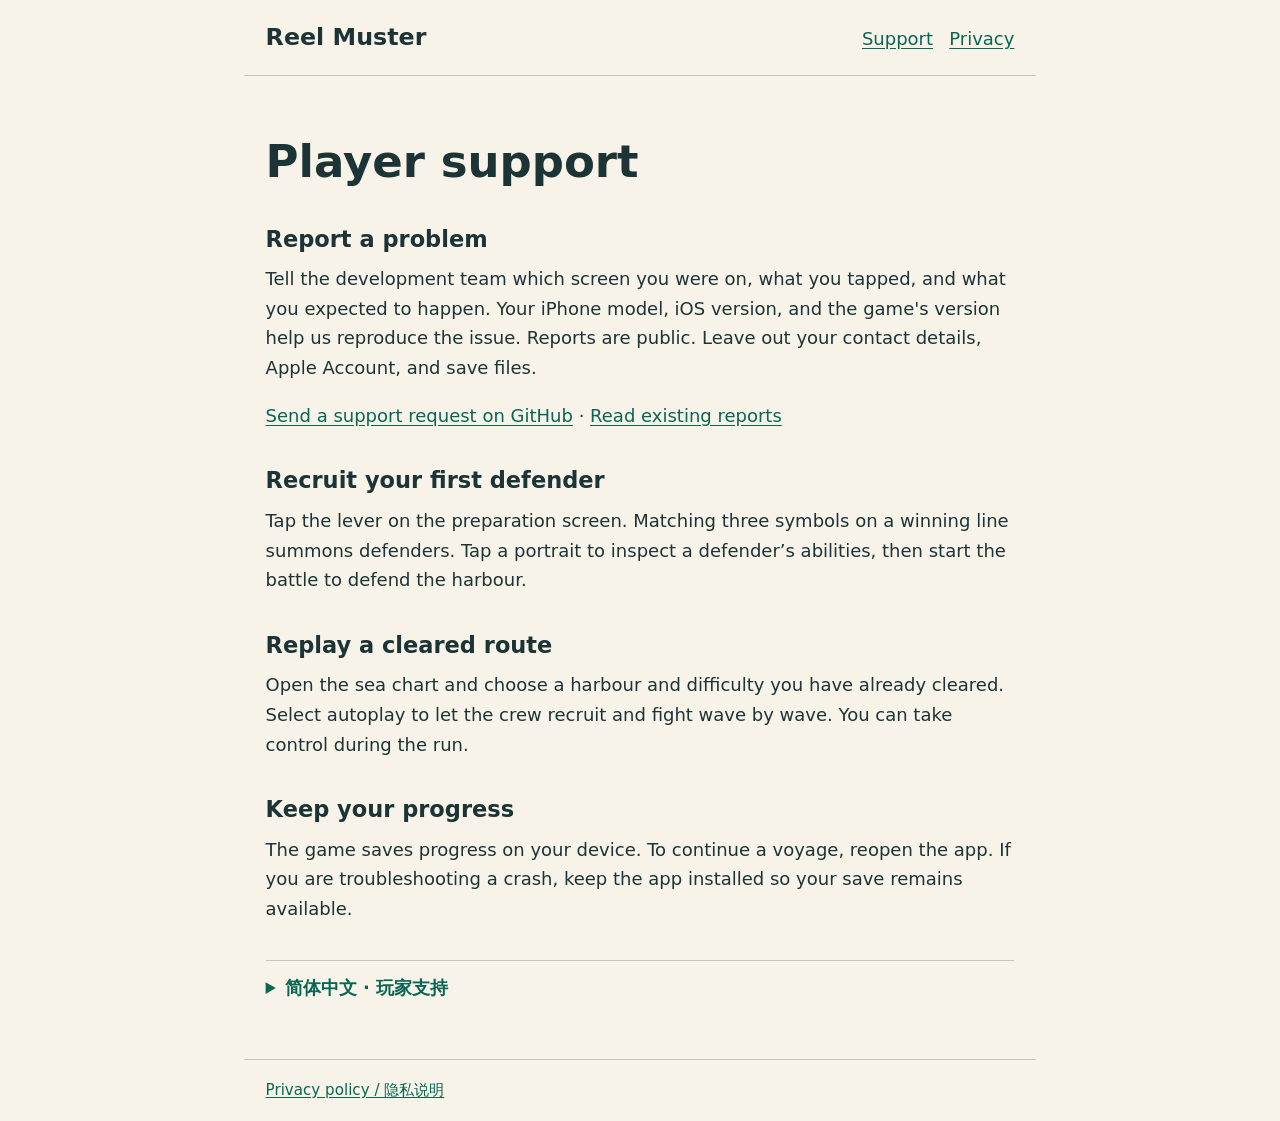
==== index.html @ 14a8aa84 "Publish Reel Muster support and privacy information" ====
<!doctype html>
<html lang="en">
<head><meta charset="utf-8"><meta name="viewport" content="width=device-width,initial-scale=1"><meta name="description" content="Get gameplay and technical support for Reel Muster on iPhone."><title>Reel Muster · Player support</title><link rel="stylesheet" href="style.css"></head>
<body><header><strong>Reel Muster</strong><nav aria-label="Site"><a href="./" aria-current="page">Support</a><a href="privacy.html">Privacy</a></nav></header>
<main><h1>Player support</h1>
<h2>Report a problem</h2><p>Tell the development team which screen you were on, what you tapped, and what you expected to happen. Your iPhone model, iOS version, and the game's version help us reproduce the issue. Reports are public. Leave out your contact details, Apple Account, and save files.</p>
<p><a href="https://github.com/pionnerx/reel-muster-support/issues/new">Send a support request on GitHub</a> · <a href="https://github.com/pionnerx/reel-muster-support/issues">Read existing reports</a></p>
<h2>Recruit your first defender</h2><p>Tap the lever on the preparation screen. Matching three symbols on a winning line summons defenders. Tap a portrait to inspect a defender’s abilities, then start the battle to defend the harbour.</p>
<h2>Replay a cleared route</h2><p>Open the sea chart and choose a harbour and difficulty you have already cleared. Select autoplay to let the crew recruit and fight wave by wave. You can take control during the run.</p>
<h2>Keep your progress</h2><p>The game saves progress on your device. To continue a voyage, reopen the app. If you are troubleshooting a crash, keep the app installed so your save remains available.</p>
<details lang="zh-Hans"><summary>简体中文 · 玩家支持</summary>
<h2>反馈游戏问题</h2><p>请写明出现问题的页面、你点了哪里，以及你原本期待的结果。提供机型、iOS 版本和游戏版本有助于复现。反馈会公开显示，请保留自己的联系方式、苹果账号和存档文件。</p><p><a href="https://github.com/pionnerx/reel-muster-support/issues/new">向开发团队反馈</a> · <a href="https://github.com/pionnerx/reel-muster-support/issues">查看已有反馈</a></p>
<h2>招募和托管</h2><p>在备战页点拉杆，有效连线上出现三个相同符号就能召唤守军。点击头像查看技能，再点击出战。通关后，到航海图选择同一港口和难度即可开启托管，也可随时接手。</p>
<h2>保存进度</h2><p>游戏把进度保存在当前设备。重新打开即可继续航行；排查闪退时，请保留已安装的应用，以便保留存档。</p></details>
</main><footer><a href="privacy.html">Privacy policy / 隐私说明</a></footer></body></html>
---- style.css ----
:root{color-scheme:light dark;--paper:#f7f3e9;--ink:#1c3435;--link:#086653;--line:#bdc9bc;font:112.5%/1.65 "Atkinson Hyperlegible Next",system-ui,sans-serif}
@media(prefers-color-scheme:dark){:root{--paper:#142526;--ink:#eff6ed;--link:#9de2c1;--line:#465c56}}
*{box-sizing:border-box}body{margin:0;background:var(--paper);color:var(--ink)}header,main,footer{max-width:44rem;margin:auto;padding:1rem 1.2rem}header{border-bottom:1px solid var(--line);display:flex;align-items:baseline;justify-content:space-between;gap:1rem;flex-wrap:wrap}header strong{font-size:1.32rem}nav a+a{margin-left:.9rem}a{color:var(--link);text-underline-offset:.16em}a:focus-visible,summary:focus-visible{outline:3px solid var(--link);outline-offset:3px}h1{font-size:clamp(1.8rem,6vw,2.5rem);line-height:1.2;margin:.9em 0 .45em}h2{font-size:1.25rem;line-height:1.4;margin:1.55em 0 .35em}p{margin:.5em 0 1em}summary{cursor:pointer;color:var(--link);font-weight:650;padding:.65rem 0}details{border-top:1px solid var(--line);margin-top:2rem}footer{font-size:.84rem;border-top:1px solid var(--line);margin-top:1.5rem}
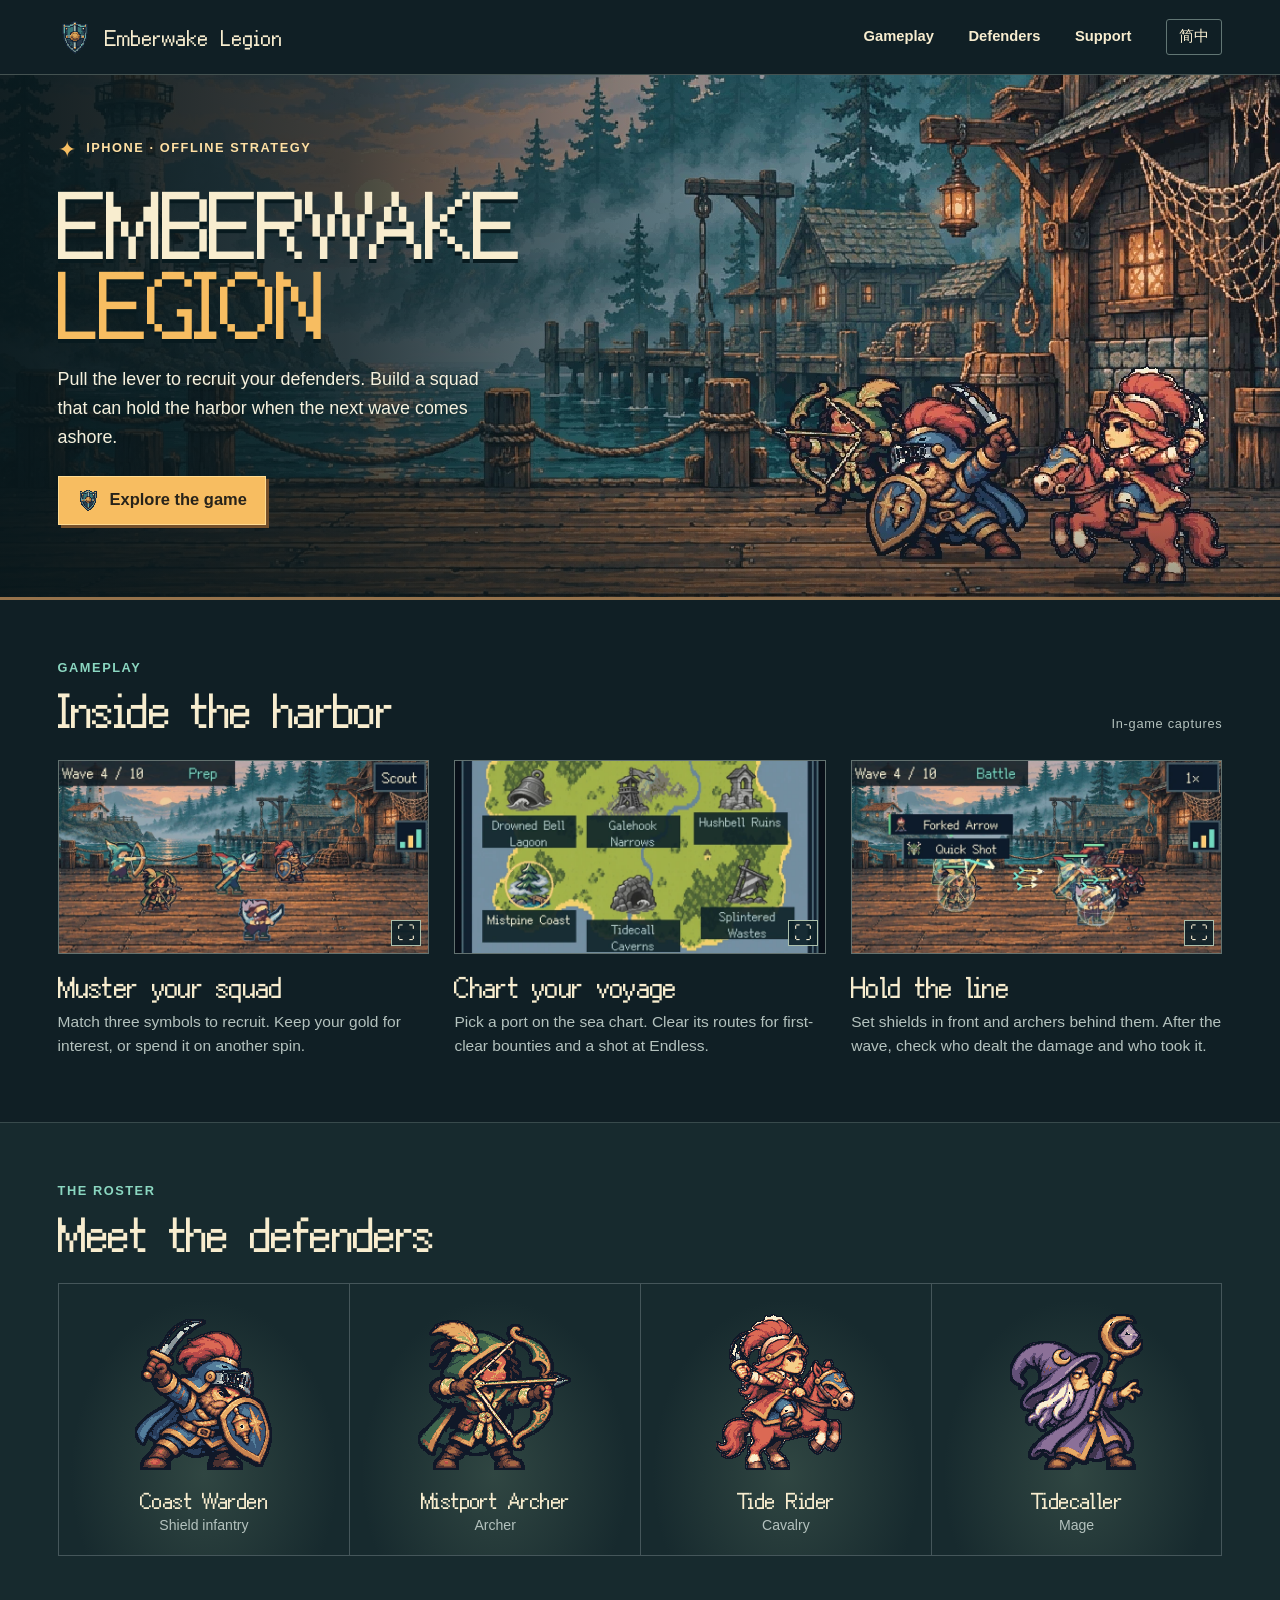
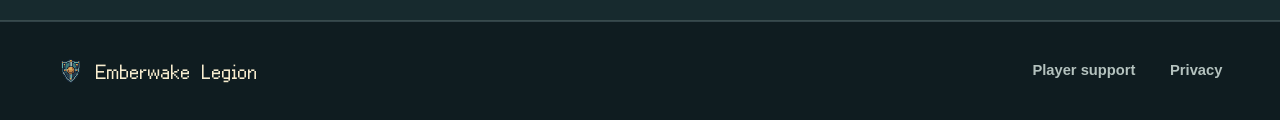
==== commit dc85838c: "Publish the bilingual Emberwake Legion game site" ====
--- a/index.html
+++ b/index.html
@@ -1,15 +1,39 @@
 <!doctype html>
 <html lang="en">
-<head><meta charset="utf-8"><meta name="viewport" content="width=device-width,initial-scale=1"><meta name="description" content="Get gameplay and technical support for Reel Muster on iPhone."><title>Reel Muster · Player support</title><link rel="stylesheet" href="style.css"></head>
-<body><header><strong>Reel Muster</strong><nav aria-label="Site"><a href="./" aria-current="page">Support</a><a href="privacy.html">Privacy</a></nav></header>
-<main><h1>Player support</h1>
-<h2>Report a problem</h2><p>Tell the development team which screen you were on, what you tapped, and what you expected to happen. Your iPhone model, iOS version, and the game's version help us reproduce the issue. Reports are public. Leave out your contact details, Apple Account, and save files.</p>
-<p><a href="https://github.com/pionnerx/reel-muster-support/issues/new">Send a support request on GitHub</a> · <a href="https://github.com/pionnerx/reel-muster-support/issues">Read existing reports</a></p>
-<h2>Recruit your first defender</h2><p>Tap the lever on the preparation screen. Matching three symbols on a winning line summons defenders. Tap a portrait to inspect a defender’s abilities, then start the battle to defend the harbour.</p>
-<h2>Replay a cleared route</h2><p>Open the sea chart and choose a harbour and difficulty you have already cleared. Select autoplay to let the crew recruit and fight wave by wave. You can take control during the run.</p>
-<h2>Keep your progress</h2><p>The game saves progress on your device. To continue a voyage, reopen the app. If you are troubleshooting a crash, keep the app installed so your save remains available.</p>
-<details lang="zh-Hans"><summary>简体中文 · 玩家支持</summary>
-<h2>反馈游戏问题</h2><p>请写明出现问题的页面、你点了哪里，以及你原本期待的结果。提供机型、iOS 版本和游戏版本有助于复现。反馈会公开显示，请保留自己的联系方式、苹果账号和存档文件。</p><p><a href="https://github.com/pionnerx/reel-muster-support/issues/new">向开发团队反馈</a> · <a href="https://github.com/pionnerx/reel-muster-support/issues">查看已有反馈</a></p>
-<h2>招募和托管</h2><p>在备战页点拉杆，有效连线上出现三个相同符号就能召唤守军。点击头像查看技能，再点击出战。通关后，到航海图选择同一港口和难度即可开启托管，也可随时接手。</p>
-<h2>保存进度</h2><p>游戏把进度保存在当前设备。重新打开即可继续航行；排查闪退时，请保留已安装的应用，以便保留存档。</p></details>
-</main><footer><a href="privacy.html">Privacy policy / 隐私说明</a></footer></body></html>
+<head>
+<meta charset="utf-8"><meta name="viewport" content="width=device-width,initial-scale=1"><meta name="theme-color" content="#10242b">
+<title data-en="Emberwake Legion — Official game site" data-zh="烬潮军团｜游戏官网">Emberwake Legion — Official game site</title>
+<meta name="description" content="Recruit defenders on a nine-cell reel and hold nine coastal ports in Emberwake Legion, a free offline strategy game for iPhone.">
+<meta property="og:title" content="Emberwake Legion"><meta property="og:description" content="An offline pixel-art defense game for iPhone. Recruit a squad, choose its professions and defend nine ports."><meta property="og:type" content="website"><meta property="og:image" content="https://pionnerx.github.io/reel-muster-support/media/harbor-hero.webp"><meta property="og:image:alt" content="Pixel-art defenders stand watch at a coastal harbor.">
+<link rel="icon" href="media/app-icon.png"><link rel="preload" as="image" href="media/harbor-hero.webp"><link rel="stylesheet" href="site.css"><script defer src="script.js"></script>
+</head>
+<body>
+<a href="#main" class="skip-link" data-en="Skip to content" data-zh="跳到正文">Skip to content</a>
+<header class="site-header"><div class="header-inner"><a class="brand" href="./" data-en="Emberwake Legion" data-zh="烬潮军团">Emberwake Legion</a>
+<nav class="site-nav" aria-label="Main navigation" data-label-en="Main navigation" data-label-zh="主导航"><a href="#gameplay" data-en="Gameplay" data-zh="玩法">Gameplay</a><a href="#defenders" data-en="Defenders" data-zh="守军">Defenders</a><a href="support.html" data-en="Support" data-zh="玩家支持">Support</a></nav>
+<button id="language-toggle" class="language-toggle" type="button">简中</button></div></header>
+<main id="main">
+<section class="hero" aria-labelledby="game-title"><div class="hero-inner">
+<div class="game-format"><span class="pixel-cross" aria-hidden="true">✦</span> <span data-en="iPhone · Offline strategy" data-zh="iPhone · 离线策略游戏">iPhone · Offline strategy</span></div>
+<h1 id="game-title"><span data-en="EMBERWAKE" data-zh="烬潮">EMBERWAKE</span><span data-en="LEGION" data-zh="军团">LEGION</span></h1>
+<p data-en="Pull the lever to recruit your defenders. Build a squad that can hold the harbor when the next wave comes ashore." data-zh="拉下摇杆，招募守军。趁下一波敌潮登岸前排好阵型，守住你的港口。">Pull the lever to recruit your defenders. Build a squad that can hold the harbor when the next wave comes ashore.</p>
+<a class="button button-primary" href="#gameplay"><img src="media/shield.png" alt=""><span data-en="Explore the game" data-zh="了解玩法">Explore the game</span></a>
+</div></section>
+<section class="section gameplay" id="gameplay" aria-labelledby="gameplay-title">
+<div class="section-top"><div><span class="eyebrow" data-en="Gameplay" data-zh="玩法">Gameplay</span><h2 id="gameplay-title" data-en="Inside the harbor" data-zh="港口实录">Inside the harbor</h2></div><span class="platform" data-en="In-game captures" data-zh="iPhone 游戏实录">In-game captures</span></div>
+<div class="shot-grid">
+<article class="shot"><a class="shot-link" href="media/formation-full.webp" data-shot="formation"><img src="media/formation-wide.webp" width="720" height="450" loading="lazy" alt="Recruiting reel and squad preparation" data-alt-en="Recruiting reel and squad preparation" data-alt-zh="用于招募守军的九宫格转盘"><span class="expand" aria-hidden="true">⛶</span></a><h3 data-en="Muster your squad" data-zh="摇出你的守军">Muster your squad</h3><p data-en="Match three symbols to recruit. Keep your gold for interest, or spend it on another spin." data-zh="三个同类符号连线即可招兵。把金币留到战后赚利息，或花在下一转。">Match three symbols to recruit. Keep your gold for interest, or spend it on another spin.</p></article>
+<article class="shot"><a class="shot-link" href="media/sea-chart-full.webp" data-shot="sea-chart"><img src="media/sea-chart-wide.webp" width="720" height="450" loading="lazy" alt="Island sea chart with nine ports" data-alt-en="Island sea chart with nine ports" data-alt-zh="标有九座港口的全岛航海图"><span class="expand" aria-hidden="true">⛶</span></a><h3 data-en="Chart your voyage" data-zh="选择下一座港口">Chart your voyage</h3><p data-en="Pick a port on the sea chart. Clear its routes for first-clear bounties and a shot at Endless." data-zh="在航海图上点选港口。不同难度分别发放首通赏金，通关后还可以挑战无尽。">Pick a port on the sea chart. Clear its routes for first-clear bounties and a shot at Endless.</p></article>
+<article class="shot"><a class="shot-link" href="media/battle-full.webp" data-shot="battle"><img src="media/battle-wide.webp" width="720" height="450" loading="lazy" alt="Defenders fighting an enemy wave on the dock" data-alt-en="Defenders fighting an enemy wave on the dock" data-alt-zh="守军在码头迎击来袭的敌军"><span class="expand" aria-hidden="true">⛶</span></a><h3 data-en="Hold the line" data-zh="守住防线">Hold the line</h3><p data-en="Set shields in front and archers behind them. After the wave, check who dealt the damage and who took it." data-zh="盾卫顶在前排，弓手留在后方输出。战后可查看谁打出了伤害，谁扛住了敌人。">Set shields in front and archers behind them. After the wave, check who dealt the damage and who took it.</p></article>
+</div></section>
+<section class="crew-section" id="defenders" aria-labelledby="defender-title"><div class="section">
+<div class="section-top"><div><span class="eyebrow" data-en="The roster" data-zh="角色图鉴">The roster</span><h2 id="defender-title" data-en="Meet the defenders" data-zh="认识你的守军">Meet the defenders</h2></div></div>
+<div class="roster">
+<article class="member"><img src="media/coast-warden.webp" width="328" height="336" alt="" loading="lazy"><h3 data-en="Coast Warden" data-zh="岸防盾卫">Coast Warden</h3><p data-en="Shield infantry" data-zh="盾兵">Shield infantry</p></article>
+<article class="member"><img src="media/mistport-archer.webp" width="328" height="336" alt="" loading="lazy"><h3 data-en="Mistport Archer" data-zh="雾港弓手">Mistport Archer</h3><p data-en="Archer" data-zh="弓兵">Archer</p></article>
+<article class="member"><img src="media/tide-rider.webp" width="328" height="336" alt="" loading="lazy"><h3 data-en="Tide Rider" data-zh="骑潮卫">Tide Rider</h3><p data-en="Cavalry" data-zh="骑兵">Cavalry</p></article>
+<article class="member"><img src="media/harbor-mage.webp" width="328" height="336" alt="" loading="lazy"><h3 data-en="Tidecaller" data-zh="引潮术士">Tidecaller</h3><p data-en="Mage" data-zh="法师">Mage</p></article>
+</div></div></section>
+</main><footer class="site-footer"><div class="footer-inner"><a href="./" class="brand" data-en="Emberwake Legion" data-zh="烬潮军团">Emberwake Legion</a><nav class="footer-nav" aria-label="Footer" data-label-en="Footer" data-label-zh="页脚导航"><a href="support.html" data-en="Player support" data-zh="玩家支持">Player support</a><a href="privacy.html" data-en="Privacy" data-zh="隐私政策">Privacy</a></nav></div></footer>
+<dialog id="gallery" aria-labelledby="gallery-caption"><div class="gallery-bar"><span id="gallery-caption"></span><button id="gallery-close" type="button" data-en="Close" data-zh="关闭">Close</button></div><img id="gallery-image" alt=""></dialog>
+</body></html>
--- a/site.css
+++ b/site.css
@@ -0,0 +1,13 @@
+@font-face{font-family:Harbor Pixel;src:url('fonts/harbor-pixel.woff2') format('woff2');font-style:normal;font-weight:400 800;font-display:swap}
+:root{color-scheme:dark;--ink:#101f25;--navy:#111f24;--panel:#192b31;--line:#384a4c;--cream:#f8edcf;--gold:#f7bd61;--muted:#b4c2be;--teal:#8bd7c1;--pixel:"Harbor Pixel","Courier New",monospace;--body:"DM Sans",-apple-system,BlinkMacSystemFont,"Segoe UI","PingFang SC",sans-serif}
+*{box-sizing:border-box}html{scroll-behavior:smooth;scroll-padding-top:14px}body{margin:0;font:400 1.03rem/1.6 var(--body);color:var(--cream);background:var(--ink)}img{display:block;max-width:100%}a{color:inherit;text-decoration:none}button{font:inherit;cursor:pointer}a:focus-visible,button:focus-visible{outline:3px solid var(--teal);outline-offset:4px}h1,h2,h3,p{margin:0}.skip-link{position:absolute;top:-8rem;left:1rem;z-index:5;background:var(--cream);color:var(--ink);padding:10px}.skip-link:focus{top:8px}
+.site-header{background:#101f25;border-bottom:1px solid #445251;position:relative;z-index:2}.header-inner,.footer-inner,.section,.hero-inner,.info-page{width:min(1200px,calc(100% - 9vw));margin-inline:auto}.header-inner{min-height:74px;display:flex;align-items:center;gap:35px}.brand{display:inline-flex;gap:12px;align-items:center;font:600 1.33rem/1.15 var(--pixel);letter-spacing:.005em}.brand:before{content:"";background:url("media/shield.png") center/contain no-repeat;width:35px;height:37px;display:block;image-rendering:pixelated}.site-nav,.footer-nav{display:flex;gap:clamp(18px,2.7vw,44px);align-items:center}.site-nav{margin-left:auto}.site-nav a,.footer-nav a,.language-toggle{font-weight:570;font-size:.92rem;line-height:1.3}.site-nav a,.footer-nav a{padding-block:12px}.site-nav a:hover,.footer-nav a:hover,.text-link:hover,.info-section a:hover{color:var(--gold)}.site-nav [aria-current=page]{color:var(--gold)}.language-toggle{background:transparent;border:1px solid #627674;color:var(--cream);padding:7px 12px;min-width:48px;border-radius:3px}.language-toggle:hover{border-color:var(--gold)}
+.hero{position:relative;isolation:isolate;display:grid;align-items:center;min-height:clamp(485px,41vw,650px);background:#1e393e url("media/harbor-hero.webp") center 61%/cover no-repeat;image-rendering:pixelated;border-bottom:3px solid #96734c}.hero:before{content:"";position:absolute;inset:0;z-index:-1;background:linear-gradient(90deg,rgba(8,23,27,.95) 0%,rgba(9,23,27,.75) 27%,rgba(10,26,28,.35) 48%,transparent 73%),linear-gradient(0deg,rgba(8,20,24,.45),transparent 25%)}.hero-inner{padding-block:48px 58px}.game-format,.eyebrow,.platform{text-transform:uppercase;letter-spacing:.12em;font:600 .8rem/1.3 var(--body)}.game-format{display:flex;gap:9px;align-items:center;color:#ffe0a3}.pixel-cross{font:1.4rem/1 var(--pixel);color:var(--gold)}.hero h1{font-family:var(--pixel);font-size:clamp(53px,7vw,105px);letter-spacing:-.045em;line-height:.89;font-weight:700;margin:23px 0;filter:drop-shadow(0px 4px 0px #081a1f)}.hero h1 span{display:block}.hero h1 span:last-child{color:var(--gold)}.hero p{max-width:430px;font-size:clamp(1rem,1.5vw,1.12rem);line-height:1.62;color:#f6f1dd;text-shadow:0 1px 5px #132529}.button{display:inline-flex;align-items:center;justify-content:center;gap:10px;padding:12px 18px;min-height:48px;line-height:1.2;font-weight:750;border:1px solid #ffdb91;box-shadow:3px 3px 0 #75502b}.button-primary{background:var(--gold);color:#27231a}.button:hover{background:#ffd08b;transform:translateY(-1px)}.button img{width:23px;height:23px;image-rendering:pixelated;object-fit:contain}.hero .button{margin-top:24px}
+.section{padding-block:60px 64px}.section-top{display:flex;align-items:flex-end;justify-content:space-between;gap:16px;margin-bottom:27px}.eyebrow{display:block;color:var(--teal);margin-bottom:10px}.platform{color:var(--muted);letter-spacing:.055em;text-transform:none;font-weight:480}.section h2,.info-intro h1{font:600 clamp(2.1rem,3.6vw,3.3rem)/1 var(--pixel);letter-spacing:-.035em}.shot-grid{display:grid;grid-template-columns:repeat(3,minmax(0,1fr));gap:clamp(14px,2vw,26px)}.shot-link{display:block;position:relative;border:1px solid #637270;overflow:hidden;background:#26383b}.shot-link img{width:100%;height:auto;aspect-ratio:792/412;object-fit:cover;transition:transform .22s ease;image-rendering:auto}.shot-link:hover img{transform:scale(1.025)}.expand{position:absolute;bottom:7px;right:7px;padding:0 5px;background:#0e2229e8;color:#f6edd2;font:18px/24px var(--body);border:1px solid #adc0ac}.shot h3,.member h3,.info-section h2{font:600 clamp(1.4rem,2.2vw,1.85rem)/1.2 var(--pixel);letter-spacing:-.025em}.shot h3{margin:16px 0 7px}.shot p,.info-section p,.info-intro p{color:var(--muted)}.shot p{font-size:.97rem;line-height:1.55}
+.crew-section{background:#172a2e;border-block:1px solid var(--line)}.roster{display:grid;grid-template-columns:repeat(4,minmax(0,1fr));border:1px solid #45565a}.member{padding:20px 12px 18px;text-align:center;background:radial-gradient(ellipse at 50% 70%,#304642 0,transparent 65%)}.member+.member{border-left:1px solid #45565a}.member img{display:block;margin:0 auto 10px;width:min(100%,170px);height:auto;image-rendering:pixelated}.member h3{font-size:1.35rem}.member p{font-size:.88rem;color:var(--muted)}.site-footer{border-top:1px solid #314247;background:#0f1c20}.footer-inner{min-height:98px;display:flex;align-items:center;justify-content:space-between;gap:24px}.footer-inner .brand{font-size:1.2rem}.footer-inner .brand:before{width:26px;height:32px}.footer-nav{color:var(--muted)}
+.modal-open{overflow:hidden}dialog{width:fit-content;max-width:calc(100vw - 20px);max-height:100dvh;padding:8px;background:#0f1c21;border:1px solid #667976;color:var(--cream)}dialog::backdrop{background:rgba(3,11,15,.89)}.gallery-bar{display:flex;justify-content:space-between;align-items:center;gap:14px;font:600 1rem/1.25 var(--pixel);padding:3px 2px 9px}.gallery-bar button{background:#20343a;border:1px solid #687873;color:var(--cream);min-height:38px;padding:5px 11px;font:600 .9rem var(--body)}#gallery-image{height:min(79dvh,900px);width:auto;max-width:93vw;object-fit:contain;display:block;margin:auto}
+.info-page{max-width:900px;padding-block:66px 80px}.info-intro{padding-bottom:32px;border-bottom:1px solid var(--line)}.info-intro h1{font-size:clamp(2.5rem,6vw,4.35rem);color:var(--gold);margin-bottom:18px}.info-intro p{max-width:680px;font-size:1.12rem}.info-layout{max-width:780px}.info-section{border-bottom:1px solid var(--line);padding-block:28px}.info-section h2{margin-bottom:12px}.info-section p+p{margin-top:.75rem}.info-section a:not(.button),.text-link{color:var(--teal);text-decoration:underline;text-underline-offset:3px}.support-actions{display:flex;align-items:center;gap:20px;flex-wrap:wrap;margin-top:19px}
+@media(min-width:1600px){.hero{background-size:cover;background-position:center 64%}}
+@media(max-width:800px){.header-inner{gap:18px;min-height:62px}.site-nav{gap:16px}.brand{font-size:1.13rem}.brand:before{width:25px;height:30px}.hero{min-height:463px}.hero:before{background:linear-gradient(90deg,#0c2026ed 0%,#102127bb 36%,#10212758 66%,#10212700)}.hero h1{font-size:clamp(3.8rem,9vw,5.1rem)}.hero p{max-width:365px}.section{padding-block:44px}.roster{grid-template-columns:repeat(2,1fr)}.member:nth-child(3){border-left:0}.member:nth-child(n+3){border-top:1px solid #45565a}}
+@media(max-width:600px){.header-inner,.footer-inner,.section,.hero-inner,.info-page{width:calc(100% - 36px)}.header-inner{gap:12px;flex-wrap:wrap;padding:10px 0 5px}.header-inner .brand{margin-right:auto}.site-nav{order:3;flex-basis:100%;gap:21px;margin-left:0}.site-nav a{padding:5px 0 8px;font-size:.87rem}.language-toggle{font-size:.84rem;min-height:36px}.hero{min-height:535px;background-position:68% 55%;background-size:auto 100%}.hero-inner{align-self:end;padding:180px 0 29px}.hero:before{background:linear-gradient(0deg,#0e1d24fc 0%,#0e2027e8 24%,#102025bd 49%,#10252a14 82%)}.game-format{font-size:.74rem}.hero h1{font-size:clamp(3.4rem,12.4vw,5.3rem);margin:16px 0}.hero p{max-width:360px;line-height:1.5}.hero .button{margin-top:17px}.shot-grid{grid-template-columns:1fr;gap:32px}.section-top{align-items:flex-start;margin-bottom:20px}.platform{font-size:.75rem;text-align:right;max-width:80px}.member{padding:12px 8px 17px}.member h3{font-size:1.13rem}.member img{max-width:128px}.footer-inner{min-height:104px;align-items:flex-start;flex-direction:column;justify-content:center;gap:4px}.footer-nav a{padding:5px 0}.info-page{padding-block:36px}.info-intro h1{font-size:2.6rem}}
+@media(prefers-reduced-motion:reduce){*,*::before,*::after{scroll-behavior:auto!important;transition:none!important;animation:none!important}}
